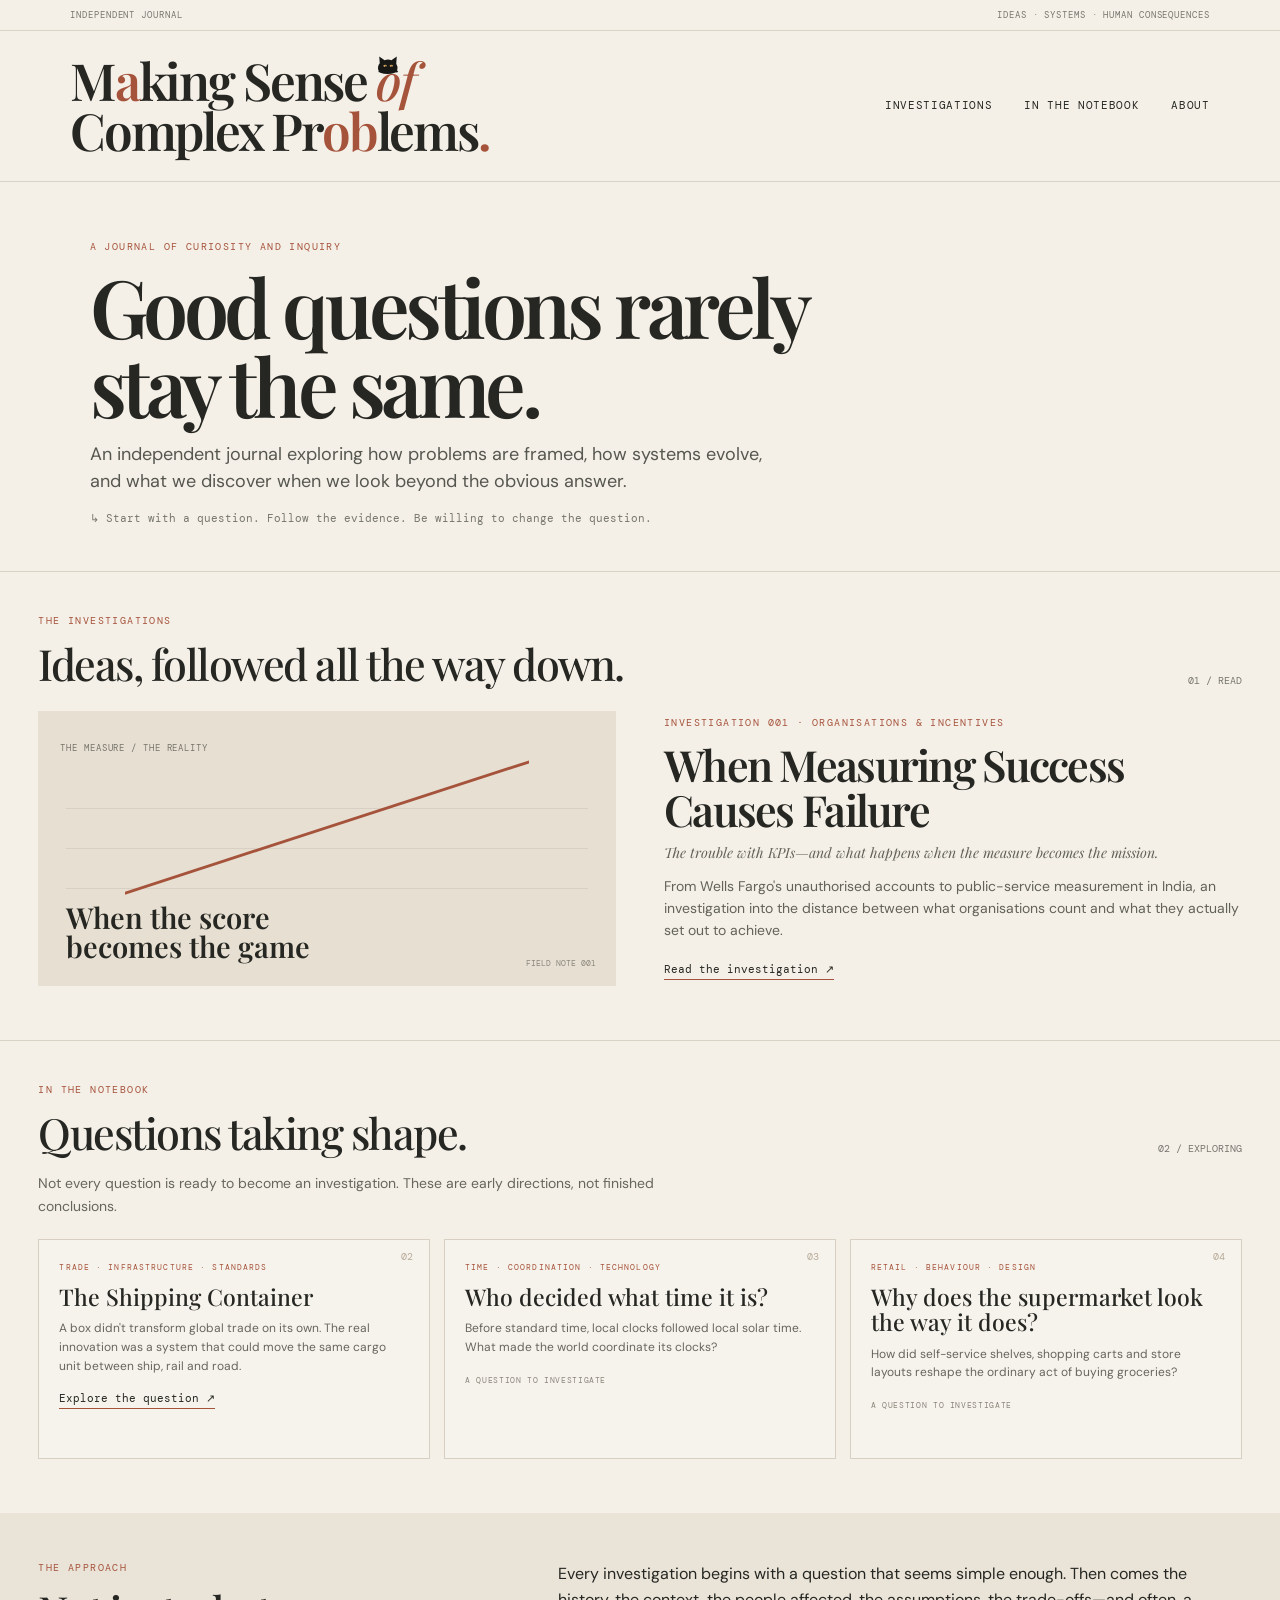
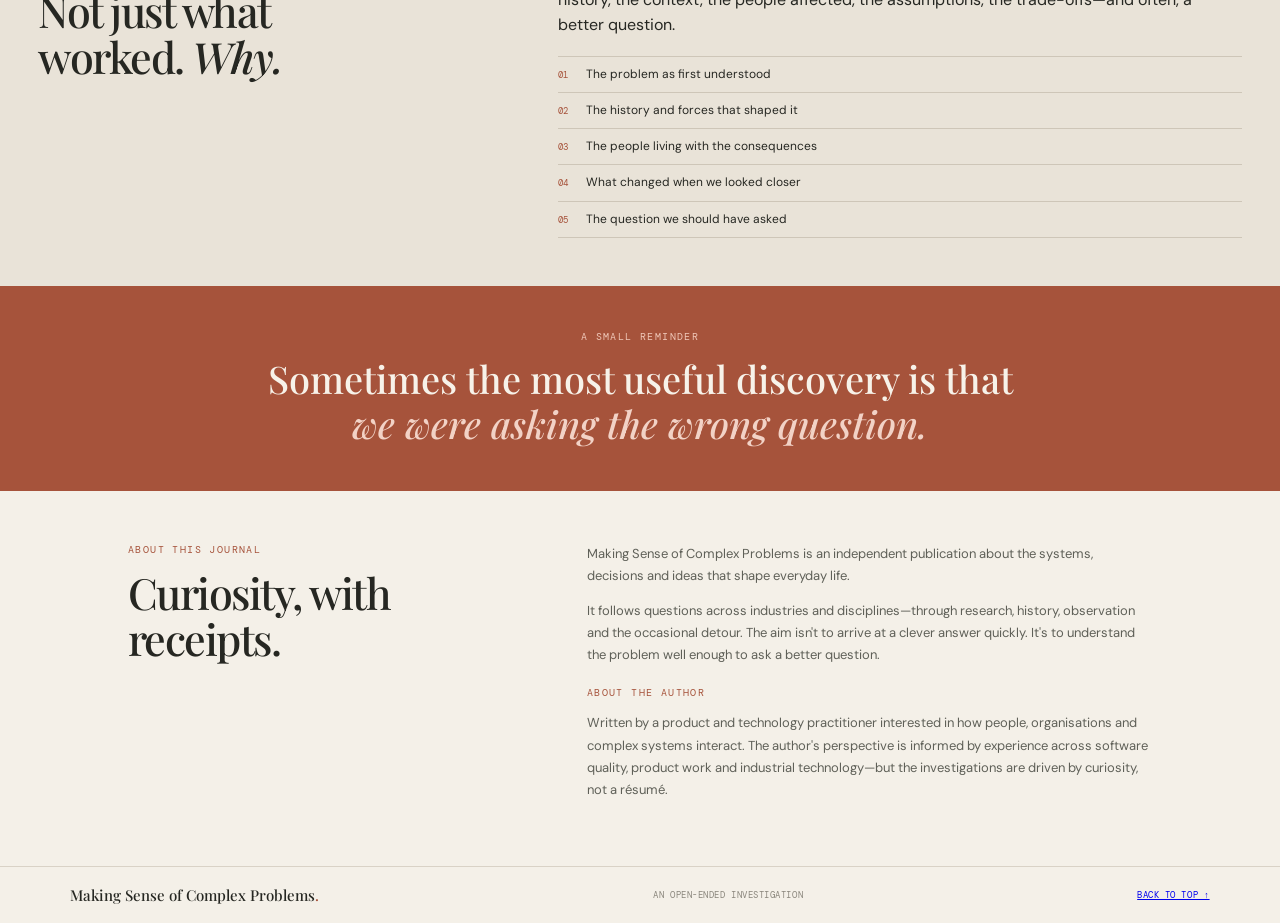
==== index.html @ 9df2d9df "Set intrinsic dimensions and refresh cat styling" ====
<!doctype html>
<html lang="en">
<head>
<meta charset="utf-8"><meta name="viewport" content="width=device-width,initial-scale=1">
<meta name="description" content="An independent journal exploring how problems are framed, how systems evolve, and what we discover when we look beyond the obvious answer.">
<meta name="theme-color" content="#f4f0e8"><title>Making Sense of Complex Problems</title>
<link rel="preconnect" href="https://fonts.googleapis.com"><link rel="preconnect" href="https://fonts.gstatic.com" crossorigin>
<link href="https://fonts.googleapis.com/css2?family=DM+Mono:wght@400;500&family=DM+Sans:wght@400;500;600;700&family=Playfair+Display:ital,wght@0,500;0,600;0,700;1,500&display=swap" rel="stylesheet"><link rel="stylesheet" href="styles.css?v=cat-small-2">
</head>
<body>
<div class="topline"><span>INDEPENDENT JOURNAL</span><span>IDEAS · SYSTEMS · HUMAN CONSEQUENCES</span></div>
<header class="masthead"><a class="brand" href="index.html" aria-label="Making Sense of Complex Problems">M<span class="cat-host" data-cat-host>a</span>king Sense <em><span class="cat-host" data-cat-host>o</span>f</em><br>Complex Pr<span class="cat-host" data-cat-host>o</span><span class="cat-host" data-cat-host>b</span>lems<span>.</span><svg class="masthead-cat" width="22" height="20" viewBox="0 0 44 40" aria-hidden="true"><path fill="#171816" d="M5 17 4 3l11 8Q22 7 29 11L40 3l-1 15q4 6 2 13-3 8-20 8T2 31q-2-8 3-14Z"/><path fill="#d8a65b" d="M12 22q4-4 8 0-4 5-8 0Zm13 0q4-4 8 0-4 5-8 0Z"/><path fill="#171816" d="M16 22h2v2h-2zm13 0h2v2h-2z"/><path fill="#171816" d="M8 31q-5 0-6 4 5 2 11-1l2-3zm22 0 2 3q6 3 11 1-1-4-6-4z"/></svg></a><nav><a href="#investigations">Investigations</a><a href="#notebook">In the notebook</a><a href="#about">About</a></nav></header>
<main>
<section class="intro"><p class="eyebrow">A JOURNAL OF CURIOSITY AND INQUIRY</p><h1>Good questions rarely<br>stay the same.</h1><p class="intro-copy">An independent journal exploring how problems are framed, how systems evolve, and what we discover when we look beyond the obvious answer.</p><p class="intro-note">↳ Start with a question. Follow the evidence. Be willing to change the question.</p></section>
<section id="investigations" class="section"><div class="section-heading"><div><p class="eyebrow">THE INVESTIGATIONS</p><h2>Ideas, followed all the way down.</h2></div><span class="index">01 / READ</span></div>
<article class="feature"><div class="feature-art"><span class="art-kicker">THE MEASURE / THE REALITY</span><div class="art-grid"></div><div class="art-line"></div><p>When the score<br>becomes the game</p><small>FIELD NOTE 001</small></div>
<div class="feature-copy"><p class="eyebrow">INVESTIGATION 001 · ORGANISATIONS & INCENTIVES</p><h3><a href="articles/when-measuring-success-causes-failure.html">When Measuring Success Causes Failure</a></h3><p class="dek">The trouble with KPIs—and what happens when the measure becomes the mission.</p><p>From Wells Fargo's unauthorised accounts to public-service measurement in India, an investigation into the distance between what organisations count and what they actually set out to achieve.</p><a class="text-link" href="articles/when-measuring-success-causes-failure.html">Read the investigation ↗</a></div></article></section>

<section id="notebook" class="section"><div class="section-heading"><div><p class="eyebrow">IN THE NOTEBOOK</p><h2>Questions taking shape.</h2></div><span class="index">02 / EXPLORING</span></div><p class="section-lead">Not every question is ready to become an investigation. These are early directions, not finished conclusions.</p>
<div class="cards">
<article class="note-card"><span class="number">02</span><p class="eyebrow">TRADE · INFRASTRUCTURE · STANDARDS</p><h3><a href="notebook/the-shipping-container.html">The Shipping Container</a></h3><p>A box didn't transform global trade on its own. The real innovation was a system that could move the same cargo unit between ship, rail and road.</p><a class="text-link" href="notebook/the-shipping-container.html">Explore the question ↗</a></article>
<article class="note-card"><span class="number">03</span><p class="eyebrow">TIME · COORDINATION · TECHNOLOGY</p><h3>Who decided what time it is?</h3><p>Before standard time, local clocks followed local solar time. What made the world coordinate its clocks?</p><small>A QUESTION TO INVESTIGATE</small></article>
<article class="note-card"><span class="number">04</span><p class="eyebrow">RETAIL · BEHAVIOUR · DESIGN</p><h3>Why does the supermarket look the way it does?</h3><p>How did self-service shelves, shopping carts and store layouts reshape the ordinary act of buying groceries?</p><small>A QUESTION TO INVESTIGATE</small></article>
</div></section>
<section class="method"><div><p class="eyebrow">THE APPROACH</p><h2>Not just what<br>worked. <em>Why.</em></h2></div><div><p>Every investigation begins with a question that seems simple enough. Then comes the history, the context, the people affected, the assumptions, the trade-offs—and often, a better question.</p><ol><li><b>01</b> The problem as first understood</li><li><b>02</b> The history and forces that shaped it</li><li><b>03</b> The people living with the consequences</li><li><b>04</b> What changed when we looked closer</li><li><b>05</b> The question we should have asked</li></ol></div></section>

<section class="closing"><p class="eyebrow">A SMALL REMINDER</p><p>Sometimes the most useful discovery is that <em>we were asking the wrong question.</em></p></section>
<section id="about" class="about"><div><p class="eyebrow">ABOUT THIS JOURNAL</p><h2>Curiosity, with<br>receipts.</h2></div><div><p>Making Sense of Complex Problems is an independent publication about the systems, decisions and ideas that shape everyday life.</p><p>It follows questions across industries and disciplines—through research, history, observation and the occasional detour. The aim isn't to arrive at a clever answer quickly. It's to understand the problem well enough to ask a better question.</p><p class="eyebrow author-label">ABOUT THE AUTHOR</p><p>Written by a product and technology practitioner interested in how people, organisations and complex systems interact. The author's perspective is informed by experience across software quality, product work and industrial technology—but the investigations are driven by curiosity, not a résumé.</p></div></section>
</main><footer><a class="footer-brand" href="index.html">Making Sense of Complex Problems<span>.</span></a><span>AN OPEN-ENDED INVESTIGATION</span><a href="#top">BACK TO TOP ↑</a></footer>
<script src="script.js" defer></script>
</body></html>
---- styles.css ----
:root{--paper:#f4f0e8;--ink:#262722;--muted:#77766e;--line:#d9d2c6;--accent:#a6533b;--serif:"Playfair Display",Georgia,serif;--sans:"DM Sans",Arial,sans-serif;--mono:"DM Mono",monospace}
*{box-sizing:border-box}html{scroll-behavior:smooth}body{margin:0;background:var(--paper);color:var(--ink);font-family:var(--sans);line-height:1.6}h1,h2,h3,p{margin-top:0}a{transition:color .2s}
.topline{display:flex;justify-content:space-between;padding:9px 5.5%;border-bottom:1px solid var(--line);font:9px var(--mono);letter-spacing:.1em;color:var(--muted)}
.masthead{display:flex;align-items:center;justify-content:space-between;gap:40px;padding:24px 5.5% 26px;border-bottom:1px solid var(--line)}
.brand{display:block;flex:0 1 58%;font:600 clamp(34px,4vw,52px)/.98 var(--serif);letter-spacing:-.045em;color:var(--ink);text-decoration:none}
.brand em{font-weight:500;color:var(--accent)}.brand span,.footer-brand span{color:var(--accent)}
nav{display:flex;align-items:center;justify-content:flex-end;gap:clamp(18px,2.5vw,38px);flex-wrap:wrap}
nav a{font:11px var(--mono);letter-spacing:.06em;text-transform:uppercase;text-decoration:none;color:var(--ink);white-space:nowrap}
nav a:hover,.text-link:hover,.article a:hover{color:var(--accent)}
.intro{max-width:1280px;margin:0 auto;padding:58px 7% 46px}
.eyebrow{font:10px var(--mono);letter-spacing:.14em;color:var(--accent);margin:0 0 13px}
.intro h1{font:600 clamp(48px,6.3vw,82px)/.98 var(--serif);letter-spacing:-.055em;margin:0 0 17px}
.intro-copy{max-width:700px;font-size:18px;line-height:1.5;color:#56574f;margin-bottom:16px}
.intro-note{margin:0;font:11px var(--mono);color:var(--muted)}
.section{padding:42px clamp(24px,3vw,48px) 54px;border-top:1px solid var(--line)}
.section-heading{display:flex;justify-content:space-between;align-items:end;margin-bottom:24px}
.section h2,.method h2,.about h2{font:500 clamp(30px,3.4vw,43px)/1.08 var(--serif);letter-spacing:-.035em;margin:0}
.index{font:10px var(--mono);color:var(--muted)}
.feature{display:grid;grid-template-columns:1fr 1fr;gap:4%;align-items:center}
.feature-art{background:#e6dfd2;min-height:275px;position:relative;padding:22px;overflow:hidden}
.art-kicker{font:9px var(--mono);letter-spacing:.1em;color:#77746a}
.art-grid{position:absolute;inset:58px 28px 58px;background:repeating-linear-gradient(to bottom,transparent 0,transparent 39px,#c9c0b2 40px)}
.art-line{position:absolute;left:15%;top:42%;width:70%;height:80px;border-top:3px solid var(--accent);transform:skewY(-18deg)}
.feature-art>p{position:absolute;bottom:24px;left:28px;font:600 29px/1.02 var(--serif);margin:0}
.feature-art small{position:absolute;right:20px;bottom:18px;font:8px var(--mono);color:#8b867c}
.feature-copy h3{font:600 clamp(31px,3.4vw,43px)/1.04 var(--serif);letter-spacing:-.04em;margin:0 0 12px}
.feature-copy h3 a,.note-card h3 a{color:inherit;text-decoration:none}
.feature-copy h3 a:hover,.note-card h3 a:hover{color:var(--accent)}
.feature-copy p:not(.eyebrow){font-size:14px;color:#626258;margin-bottom:12px}
.feature-copy .dek{font:italic 18px/1.35 var(--serif);color:#45463f}
.text-link{display:inline-block;margin-top:8px;padding-bottom:3px;border-bottom:1px solid var(--accent);font:11px var(--mono);color:var(--ink);text-decoration:none}
.method{display:grid;grid-template-columns:minmax(0,.8fr) minmax(0,1.2fr);gap:clamp(28px,5vw,68px);padding:48px clamp(24px,3vw,48px);background:#e9e3d8;width:100%;align-items:start}.method>div{min-width:0}.method>div:nth-child(2){max-width:720px}
.method li{padding:8px 0;border-bottom:1px solid #cec6b8;font-size:12px}
.method ol{list-style:none;padding:0;margin:18px 0 0;border-top:1px solid #cec6b8}
.method li b{font:9px var(--mono);color:var(--accent);margin-right:15px}
.section-lead{max-width:640px;color:#66665d;margin:-7px 0 22px;font-size:14px}
.cards{display:grid;grid-template-columns:repeat(3,1fr);gap:14px}
.note-card{position:relative;min-height:220px;border:1px solid #d7cfc1;padding:22px 20px;background:rgba(255,255,255,.16)}
.number{position:absolute;right:16px;top:10px;font:10px var(--mono);color:#b7aa98}
.note-card .eyebrow{font-size:8px;max-width:85%;margin-bottom:12px}
.note-card h3{font:500 23px/1.1 var(--serif);margin:0 0 10px}
.note-card p:not(.eyebrow){font-size:12px;line-height:1.55;color:#66665d;margin-bottom:8px}
.note-card small{display:inline-block;margin-top:8px;font:8px var(--mono);color:#8b867c;letter-spacing:.08em}
.closing{padding:44px 10%;background:var(--accent);color:#f7f2e9;text-align:center}
.closing .eyebrow{color:#f0c8b9}
.closing>p:last-child{font:500 clamp(25px,3.4vw,38px)/1.2 var(--serif);max-width:780px;margin:0 auto}
.closing em{color:#f2d2c6}
.about{display:grid;grid-template-columns:.8fr 1.2fr;gap:8%;padding:52px 10%}
.about>div:nth-child(2){max-width:680px;color:#5f6058;font-size:13px;line-height:1.7}
.author-label{margin-top:20px}
footer{border-top:1px solid var(--line);padding:18px 5.5%;display:flex;justify-content:space-between;align-items:center;color:#8a867c;font:9px var(--mono);letter-spacing:.06em}
.footer-brand{font:500 15px var(--serif);letter-spacing:0;text-decoration:none;color:var(--ink)}
.article{max-width:850px;margin:auto;padding:48px 24px 70px}
.article .back{font:10px var(--mono);color:var(--accent);text-decoration:none}
.article h1{font:600 clamp(40px,6vw,68px)/1.02 var(--serif);letter-spacing:-.05em;margin:18px 0}
.article .dek{font:italic 21px/1.4 var(--serif);color:#68665d}
.article .meta{font:9px var(--mono);letter-spacing:.1em;color:var(--muted);margin:20px 0 34px}
.article h2{font:500 30px/1.15 var(--serif);margin:42px 0 12px}
.article h3{font:500 23px var(--serif)}
.article p,.article li{font-size:15px;line-height:1.8;color:#45463f}
.article blockquote{border-left:3px solid var(--accent);margin:28px 0;padding:5px 22px;font:italic 23px/1.35 var(--serif);color:#4d4d44}
.article a{color:var(--accent)}.article .sources{font-size:12px}.article .callout{background:#e9e3d8;padding:17px 20px;margin:24px 0;font-size:13px}
@media(max-width:760px){.topline span:last-child{display:none}.masthead{align-items:flex-start;flex-direction:column;gap:18px;padding:22px 7%}.brand{font-size:38px;max-width:100%}nav{justify-content:flex-start;gap:15px 22px}.intro{padding:45px 8% 38px}.intro h1{font-size:clamp(44px,10vw,65px)}.section{padding:36px 8% 44px}.section-heading{align-items:flex-start;gap:10px;flex-direction:column}.feature,.method,.about{grid-template-columns:1fr;gap:24px}.feature-art{min-height:230px}.method,.about{padding:42px 8%}.cards{grid-template-columns:1fr}.note-card{min-height:0}.closing{padding:40px 8%}footer{gap:12px;flex-wrap:wrap}.footer-brand{width:100%}.article{padding:38px 22px 55px}}

/* A tiny visitor in the masthead: subtle, occasional, and never in the way. */
.brand{position:relative}
.cat-host{position:relative;display:inline-block}
.masthead-cat{position:absolute;z-index:3;left:50%;bottom:.58em;width:.48em;height:auto;opacity:0;pointer-events:none;transform:translate(-50%,9px) scale(.78);transform-origin:50% 100%;transition:opacity .22s ease,transform .28s cubic-bezier(.2,.75,.25,1)}
.cat-host.is-peeking .masthead-cat{opacity:1;transform:translate(-50%,-1px) scale(1)}
@media(prefers-reduced-motion:reduce){.masthead-cat{transition:none}.cat-host.is-peeking .masthead-cat{transform:translate(-50%,0) scale(1)}}

/* Hard size cap: the visitor should be no larger than a lowercase letter. */
.brand svg.masthead-cat{display:block!important;position:absolute!important;width:.42em!important;height:.38em!important;max-width:.42em!important;max-height:.38em!important;min-width:0!important;min-height:0!important;left:50%!important;bottom:.58em!important;overflow:visible!important;opacity:0;transform:translate(-50%,8px) scale(.9);pointer-events:none;z-index:5}
.cat-host.is-peeking svg.masthead-cat{opacity:1;transform:translate(-50%,-1px) scale(1)}
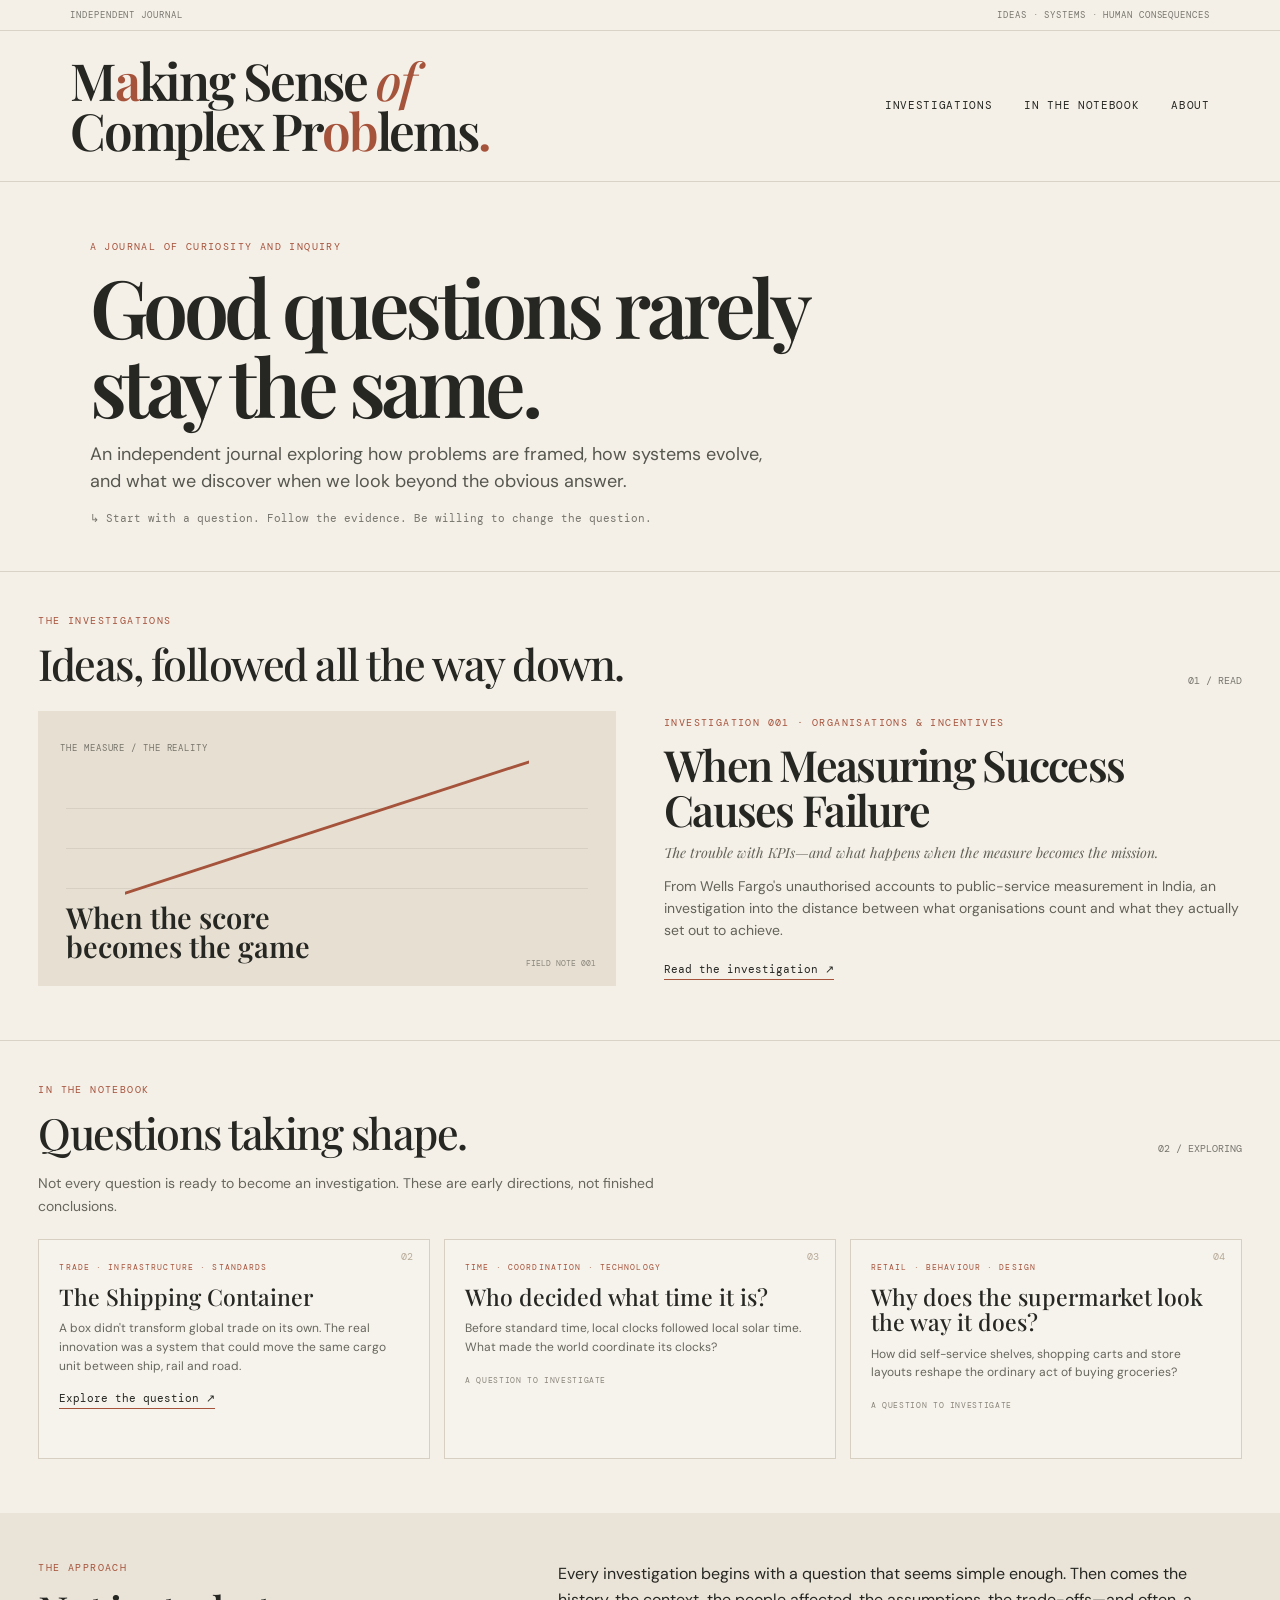
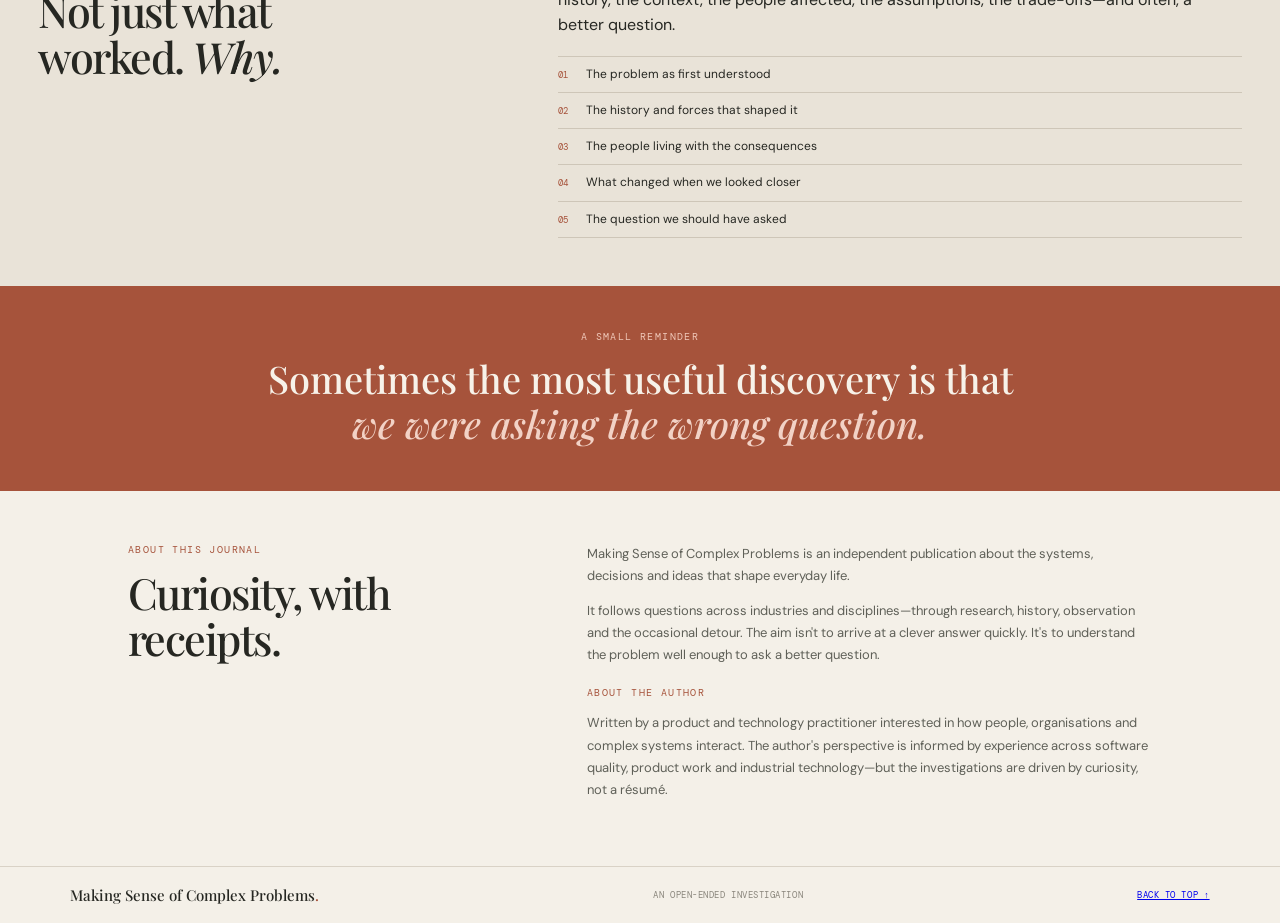
==== commit 2f23a1b9: "Refine cat into a tiny peeking head" ====
--- a/index.html
+++ b/index.html
@@ -5,11 +5,11 @@
 <meta name="description" content="An independent journal exploring how problems are framed, how systems evolve, and what we discover when we look beyond the obvious answer.">
 <meta name="theme-color" content="#f4f0e8"><title>Making Sense of Complex Problems</title>
 <link rel="preconnect" href="https://fonts.googleapis.com"><link rel="preconnect" href="https://fonts.gstatic.com" crossorigin>
-<link href="https://fonts.googleapis.com/css2?family=DM+Mono:wght@400;500&family=DM+Sans:wght@400;500;600;700&family=Playfair+Display:ital,wght@0,500;0,600;0,700;1,500&display=swap" rel="stylesheet"><link rel="stylesheet" href="styles.css?v=cat-small-2">
+<link href="https://fonts.googleapis.com/css2?family=DM+Mono:wght@400;500&family=DM+Sans:wght@400;500;600;700&family=Playfair+Display:ital,wght@0,500;0,600;0,700;1,500&display=swap" rel="stylesheet"><link rel="stylesheet" href="styles.css?v=cat-integrated-3">
 </head>
 <body>
 <div class="topline"><span>INDEPENDENT JOURNAL</span><span>IDEAS · SYSTEMS · HUMAN CONSEQUENCES</span></div>
-<header class="masthead"><a class="brand" href="index.html" aria-label="Making Sense of Complex Problems">M<span class="cat-host" data-cat-host>a</span>king Sense <em><span class="cat-host" data-cat-host>o</span>f</em><br>Complex Pr<span class="cat-host" data-cat-host>o</span><span class="cat-host" data-cat-host>b</span>lems<span>.</span><svg class="masthead-cat" width="22" height="20" viewBox="0 0 44 40" aria-hidden="true"><path fill="#171816" d="M5 17 4 3l11 8Q22 7 29 11L40 3l-1 15q4 6 2 13-3 8-20 8T2 31q-2-8 3-14Z"/><path fill="#d8a65b" d="M12 22q4-4 8 0-4 5-8 0Zm13 0q4-4 8 0-4 5-8 0Z"/><path fill="#171816" d="M16 22h2v2h-2zm13 0h2v2h-2z"/><path fill="#171816" d="M8 31q-5 0-6 4 5 2 11-1l2-3zm22 0 2 3q6 3 11 1-1-4-6-4z"/></svg></a><nav><a href="#investigations">Investigations</a><a href="#notebook">In the notebook</a><a href="#about">About</a></nav></header>
+<header class="masthead"><a class="brand" href="index.html" aria-label="Making Sense of Complex Problems">M<span class="cat-host" data-cat-host>a</span>king Sense <em><span class="cat-host" data-cat-host>o</span>f</em><br>Complex Pr<span class="cat-host" data-cat-host>o</span><span class="cat-host" data-cat-host>b</span>lems<span>.</span><svg class="masthead-cat" width="18" height="17" viewBox="0 0 30 28" aria-hidden="true"><path fill="#171816" d="M3 12 2 1l9 6Q15 4 19 7l9-6-1 12q2 4 1 8-2 6-13 6T2 21q-1-5 1-9Z"/><ellipse cx="10" cy="16" rx="2" ry="2.5" fill="#d8a65b"/><ellipse cx="20" cy="16" rx="2" ry="2.5" fill="#d8a65b"/></svg></a><nav><a href="#investigations">Investigations</a><a href="#notebook">In the notebook</a><a href="#about">About</a></nav></header>
 <main>
 <section class="intro"><p class="eyebrow">A JOURNAL OF CURIOSITY AND INQUIRY</p><h1>Good questions rarely<br>stay the same.</h1><p class="intro-copy">An independent journal exploring how problems are framed, how systems evolve, and what we discover when we look beyond the obvious answer.</p><p class="intro-note">↳ Start with a question. Follow the evidence. Be willing to change the question.</p></section>
 <section id="investigations" class="section"><div class="section-heading"><div><p class="eyebrow">THE INVESTIGATIONS</p><h2>Ideas, followed all the way down.</h2></div><span class="index">01 / READ</span></div>
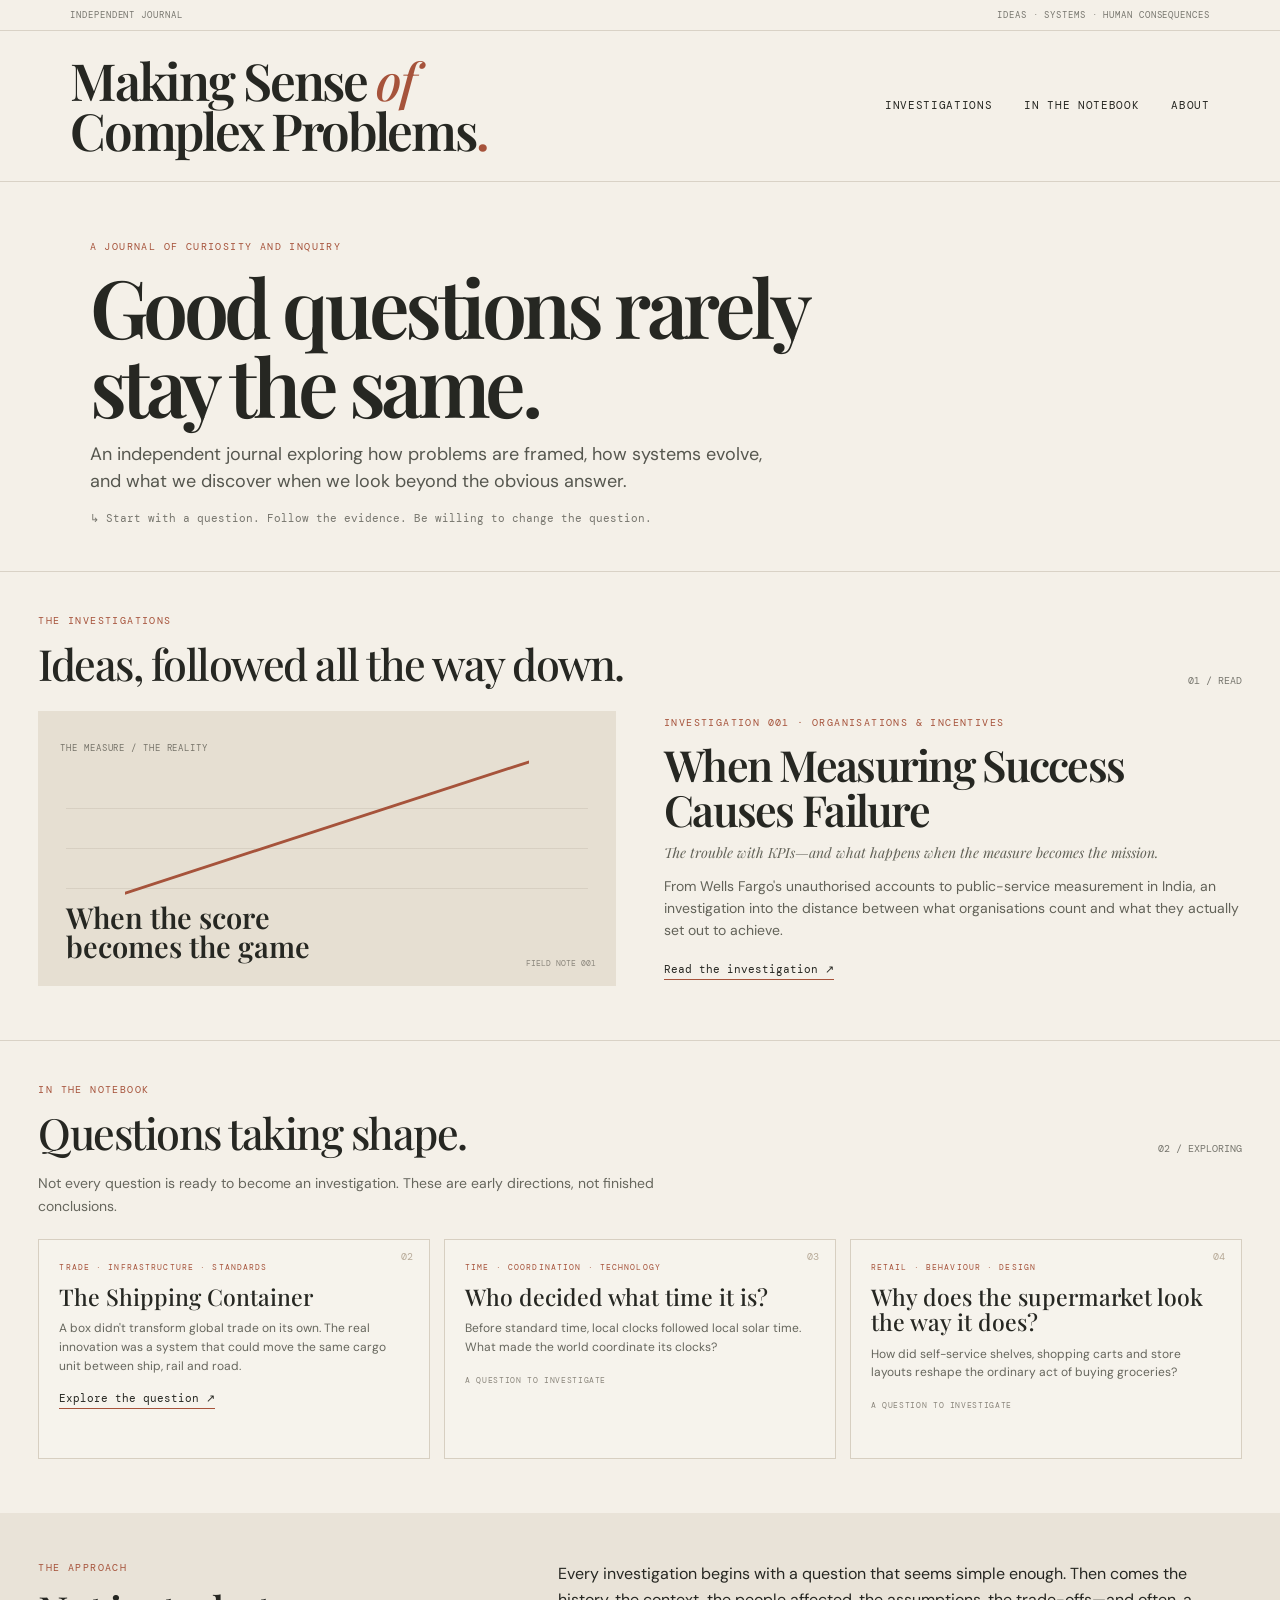
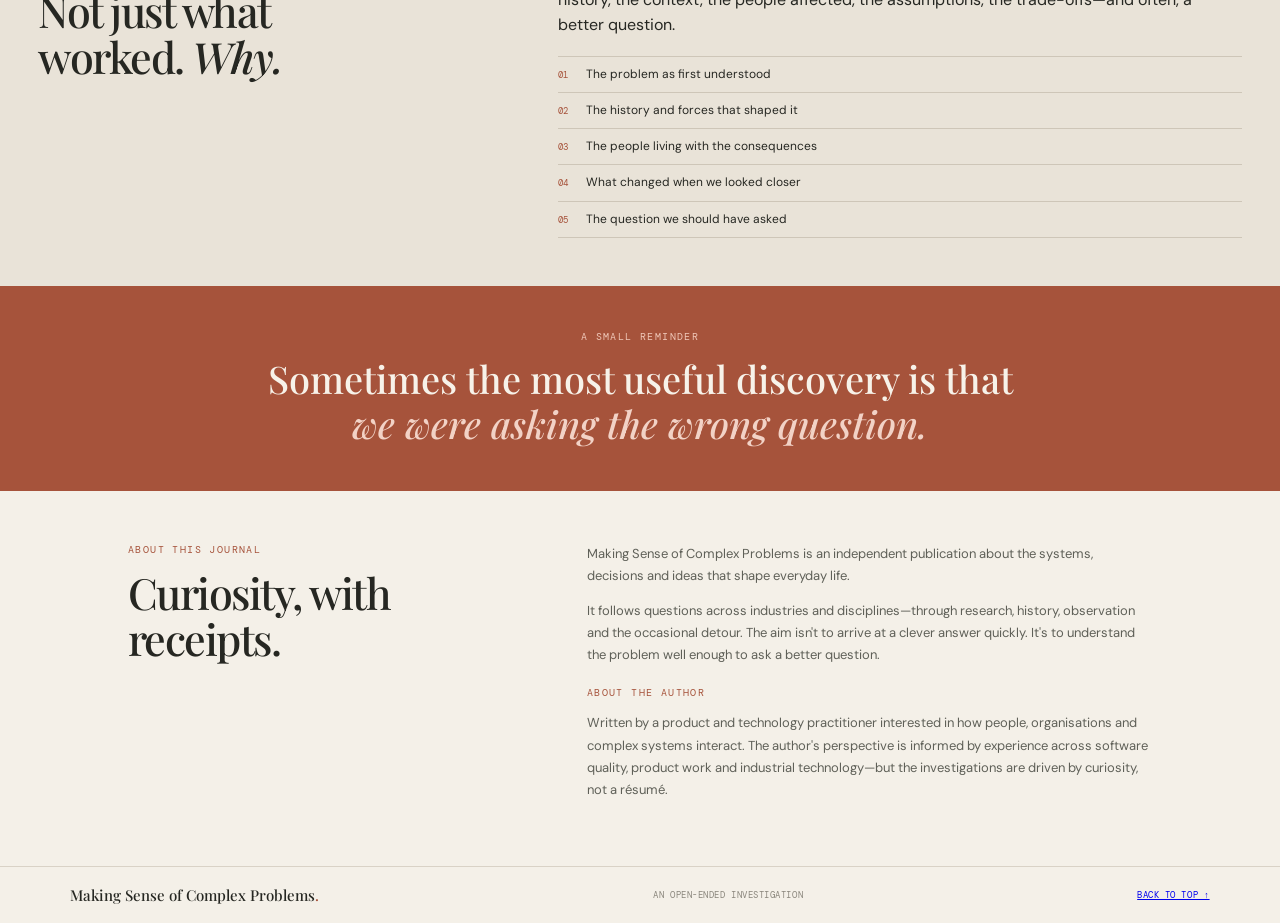
==== commit 0312ae03: "Remove experimental masthead cat and restore clean title" ====
--- a/index.html
+++ b/index.html
@@ -5,11 +5,11 @@
 <meta name="description" content="An independent journal exploring how problems are framed, how systems evolve, and what we discover when we look beyond the obvious answer.">
 <meta name="theme-color" content="#f4f0e8"><title>Making Sense of Complex Problems</title>
 <link rel="preconnect" href="https://fonts.googleapis.com"><link rel="preconnect" href="https://fonts.gstatic.com" crossorigin>
-<link href="https://fonts.googleapis.com/css2?family=DM+Mono:wght@400;500&family=DM+Sans:wght@400;500;600;700&family=Playfair+Display:ital,wght@0,500;0,600;0,700;1,500&display=swap" rel="stylesheet"><link rel="stylesheet" href="styles.css?v=cat-integrated-3">
+<link href="https://fonts.googleapis.com/css2?family=DM+Mono:wght@400;500&family=DM+Sans:wght@400;500;600;700&family=Playfair+Display:ital,wght@0,500;0,600;0,700;1,500&display=swap" rel="stylesheet"><link rel="stylesheet" href="styles.css">
 </head>
 <body>
 <div class="topline"><span>INDEPENDENT JOURNAL</span><span>IDEAS · SYSTEMS · HUMAN CONSEQUENCES</span></div>
-<header class="masthead"><a class="brand" href="index.html" aria-label="Making Sense of Complex Problems">M<span class="cat-host" data-cat-host>a</span>king Sense <em><span class="cat-host" data-cat-host>o</span>f</em><br>Complex Pr<span class="cat-host" data-cat-host>o</span><span class="cat-host" data-cat-host>b</span>lems<span>.</span><svg class="masthead-cat" width="18" height="17" viewBox="0 0 30 28" aria-hidden="true"><path fill="#171816" d="M3 12 2 1l9 6Q15 4 19 7l9-6-1 12q2 4 1 8-2 6-13 6T2 21q-1-5 1-9Z"/><ellipse cx="10" cy="16" rx="2" ry="2.5" fill="#d8a65b"/><ellipse cx="20" cy="16" rx="2" ry="2.5" fill="#d8a65b"/></svg></a><nav><a href="#investigations">Investigations</a><a href="#notebook">In the notebook</a><a href="#about">About</a></nav></header>
+<header class="masthead"><a class="brand" href="index.html">Making Sense <em>of</em><br>Complex Problems<span>.</span></a><nav><a href="#investigations">Investigations</a><a href="#notebook">In the notebook</a><a href="#about">About</a></nav></header>
 <main>
 <section class="intro"><p class="eyebrow">A JOURNAL OF CURIOSITY AND INQUIRY</p><h1>Good questions rarely<br>stay the same.</h1><p class="intro-copy">An independent journal exploring how problems are framed, how systems evolve, and what we discover when we look beyond the obvious answer.</p><p class="intro-note">↳ Start with a question. Follow the evidence. Be willing to change the question.</p></section>
 <section id="investigations" class="section"><div class="section-heading"><div><p class="eyebrow">THE INVESTIGATIONS</p><h2>Ideas, followed all the way down.</h2></div><span class="index">01 / READ</span></div>
@@ -27,5 +27,4 @@
 <section class="closing"><p class="eyebrow">A SMALL REMINDER</p><p>Sometimes the most useful discovery is that <em>we were asking the wrong question.</em></p></section>
 <section id="about" class="about"><div><p class="eyebrow">ABOUT THIS JOURNAL</p><h2>Curiosity, with<br>receipts.</h2></div><div><p>Making Sense of Complex Problems is an independent publication about the systems, decisions and ideas that shape everyday life.</p><p>It follows questions across industries and disciplines—through research, history, observation and the occasional detour. The aim isn't to arrive at a clever answer quickly. It's to understand the problem well enough to ask a better question.</p><p class="eyebrow author-label">ABOUT THE AUTHOR</p><p>Written by a product and technology practitioner interested in how people, organisations and complex systems interact. The author's perspective is informed by experience across software quality, product work and industrial technology—but the investigations are driven by curiosity, not a résumé.</p></div></section>
 </main><footer><a class="footer-brand" href="index.html">Making Sense of Complex Problems<span>.</span></a><span>AN OPEN-ENDED INVESTIGATION</span><a href="#top">BACK TO TOP ↑</a></footer>
-<script src="script.js" defer></script>
 </body></html>
--- a/styles.css
+++ b/styles.css
@@ -72,3 +72,9 @@
 /* Hard size cap: the visitor should be no larger than a lowercase letter. */
 .brand svg.masthead-cat{display:block!important;position:absolute!important;width:.42em!important;height:.38em!important;max-width:.42em!important;max-height:.38em!important;min-width:0!important;min-height:0!important;left:50%!important;bottom:.58em!important;overflow:visible!important;opacity:0;transform:translate(-50%,8px) scale(.9);pointer-events:none;z-index:5}
 .cat-host.is-peeking svg.masthead-cat{opacity:1;transform:translate(-50%,-1px) scale(1)}
+
+/* Cat is a little head peeking over the letter, never covering its main shape. */
+.brand .cat-host{position:relative;display:inline-block}
+.brand svg.masthead-cat{display:block!important;position:absolute!important;z-index:5!important;width:.34em!important;height:.32em!important;max-width:.34em!important;max-height:.32em!important;min-width:0!important;min-height:0!important;left:72%!important;top:-.30em!important;bottom:auto!important;overflow:visible!important;opacity:0;pointer-events:none;transform:translate(-50%,5px) rotate(-7deg) scale(.9);transform-origin:50% 100%;transition:opacity .18s ease,transform .24s ease}
+.brand .cat-host.is-peeking svg.masthead-cat{opacity:1;transform:translate(-50%,-1px) rotate(-7deg) scale(1)}
+@media(prefers-reduced-motion:reduce){.brand svg.masthead-cat{transition:none}.brand .cat-host.is-peeking svg.masthead-cat{transform:translate(-50%,0) rotate(-7deg) scale(1)}}
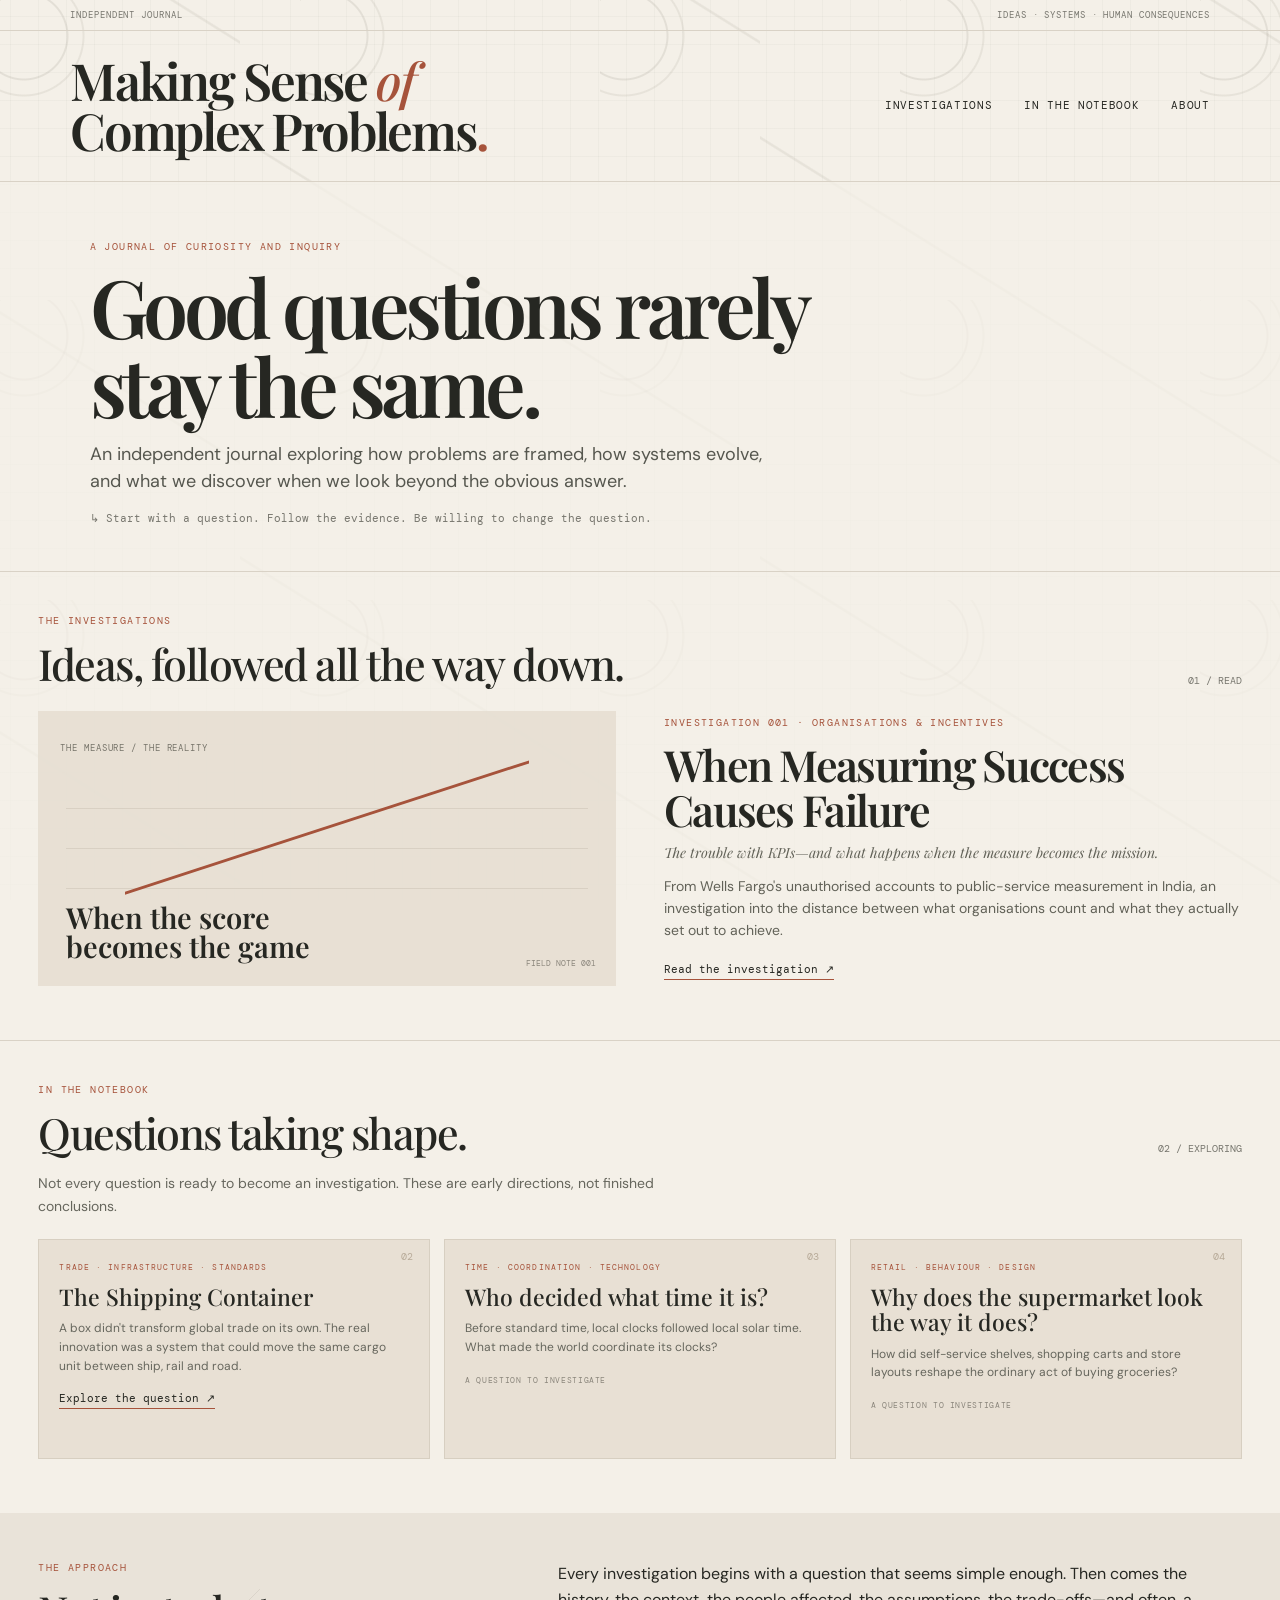
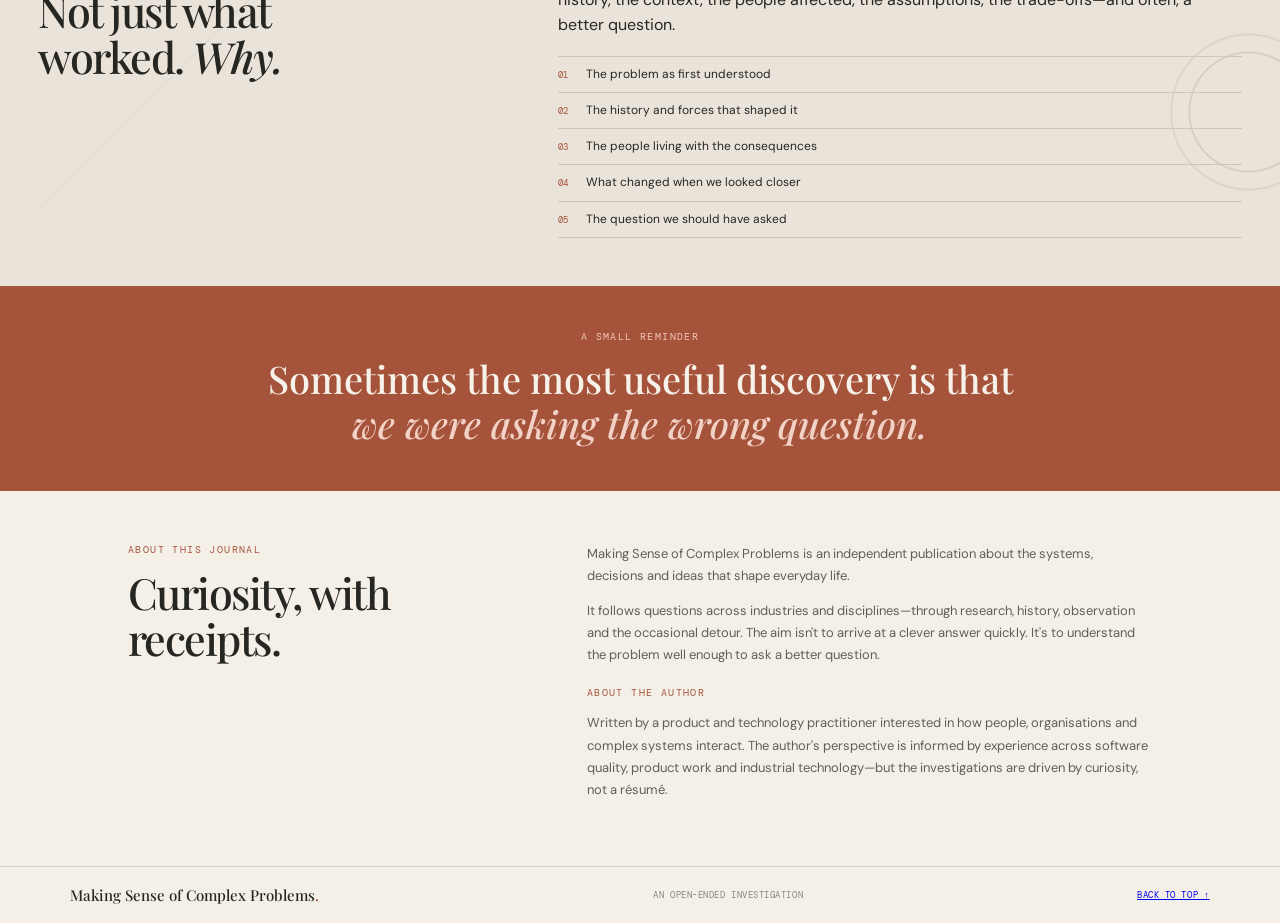
==== commit 94a5ac41: "Refresh stylesheet cache for notebook background" ====
--- a/index.html
+++ b/index.html
@@ -5,7 +5,7 @@
 <meta name="description" content="An independent journal exploring how problems are framed, how systems evolve, and what we discover when we look beyond the obvious answer.">
 <meta name="theme-color" content="#f4f0e8"><title>Making Sense of Complex Problems</title>
 <link rel="preconnect" href="https://fonts.googleapis.com"><link rel="preconnect" href="https://fonts.gstatic.com" crossorigin>
-<link href="https://fonts.googleapis.com/css2?family=DM+Mono:wght@400;500&family=DM+Sans:wght@400;500;600;700&family=Playfair+Display:ital,wght@0,500;0,600;0,700;1,500&display=swap" rel="stylesheet"><link rel="stylesheet" href="styles.css">
+<link href="https://fonts.googleapis.com/css2?family=DM+Mono:wght@400;500&family=DM+Sans:wght@400;500;600;700&family=Playfair+Display:ital,wght@0,500;0,600;0,700;1,500&display=swap" rel="stylesheet"><link rel="stylesheet" href="styles.css?v=notebook-2">
 </head>
 <body>
 <div class="topline"><span>INDEPENDENT JOURNAL</span><span>IDEAS · SYSTEMS · HUMAN CONSEQUENCES</span></div>
--- a/styles.css
+++ b/styles.css
@@ -62,19 +62,47 @@
 .article a{color:var(--accent)}.article .sources{font-size:12px}.article .callout{background:#e9e3d8;padding:17px 20px;margin:24px 0;font-size:13px}
 @media(max-width:760px){.topline span:last-child{display:none}.masthead{align-items:flex-start;flex-direction:column;gap:18px;padding:22px 7%}.brand{font-size:38px;max-width:100%}nav{justify-content:flex-start;gap:15px 22px}.intro{padding:45px 8% 38px}.intro h1{font-size:clamp(44px,10vw,65px)}.section{padding:36px 8% 44px}.section-heading{align-items:flex-start;gap:10px;flex-direction:column}.feature,.method,.about{grid-template-columns:1fr;gap:24px}.feature-art{min-height:230px}.method,.about{padding:42px 8%}.cards{grid-template-columns:1fr}.note-card{min-height:0}.closing{padding:40px 8%}footer{gap:12px;flex-wrap:wrap}.footer-brand{width:100%}.article{padding:38px 22px 55px}}
 
-/* A tiny visitor in the masthead: subtle, occasional, and never in the way. */
-.brand{position:relative}
-.cat-host{position:relative;display:inline-block}
-.masthead-cat{position:absolute;z-index:3;left:50%;bottom:.58em;width:.48em;height:auto;opacity:0;pointer-events:none;transform:translate(-50%,9px) scale(.78);transform-origin:50% 100%;transition:opacity .22s ease,transform .28s cubic-bezier(.2,.75,.25,1)}
-.cat-host.is-peeking .masthead-cat{opacity:1;transform:translate(-50%,-1px) scale(1)}
-@media(prefers-reduced-motion:reduce){.masthead-cat{transition:none}.cat-host.is-peeking .masthead-cat{transform:translate(-50%,0) scale(1)}}
+/* Notebook-paper watermark: faint technical sketches behind the editorial layout. */
+body{
+  background-color:var(--paper);
+  background-image:url("data:image/svg+xml,%3Csvg xmlns='http://www.w3.org/2000/svg' width='560' height='480' viewBox='0 0 560 480'%3E%3Cg fill='none' stroke='%238d877b' stroke-width='1' opacity='.17'%3E%3Cpath d='M24 58h88m-44-44v88M24 14l88 88M112 14 24 102'/%3E%3Ccircle cx='68' cy='58' r='28'/%3E%3Ccircle cx='68' cy='58' r='3'/%3E%3Cpath d='M360 28h146M388 16v24m-14-12h28M430 28v74m-9-9 9 9 9-9M360 102h146'/%3E%3Cpath d='M386 102c22-30 45-30 67 0s45 30 67 0' stroke-dasharray='3 5'/%3E%3Ccircle cx='470' cy='322' r='49'/%3E%3Ccircle cx='470' cy='322' r='35'/%3E%3Cpath d='M470 262v120M410 322h120M428 280l84 84m0-84-84 84'/%3E%3Cpath d='M36 350h132m-132 12h84m-84 12h112M36 338l16-16 16 16'/%3E%3Cpath d='M242 222c26-24 52-24 78 0m-39-39v78m-39-39h78'/%3E%3Cpath d='M242 222l-9-9m9 9-9 9m78-9 9-9m-9 9 9 9'/%3E%3Cpath d='M218 410l48-30 48 30-48 30zM266 380v60m-48-30h96'/%3E%3C/g%3E%3Cg fill='%238d877b' opacity='.16' font-family='monospace' font-size='8'%3E%3Ctext x='28' y='126'%3EFIG. 01 / OBSERVATION%3C/text%3E%3Ctext x='355' y='122'%3EAXIS / SCALE%3C/text%3E%3Ctext x='26' y='405'%3EANNOTATION%3C/text%3E%3Ctext x='404' y='400'%3E01:1.6%3C/text%3E%3C/g%3E%3C/svg%3E");
+  background-repeat:repeat;
+  background-size:560px 480px;
+}
+.method{
+  background-color:rgba(233,227,216,.88);
+  background-image:linear-gradient(rgba(233,227,216,.80),rgba(233,227,216,.80)),url("data:image/svg+xml,%3Csvg xmlns='http://www.w3.org/2000/svg' width='420' height='260' viewBox='0 0 420 260'%3E%3Cg fill='none' stroke='%238d877b' stroke-width='1' opacity='.22'%3E%3Ccircle cx='330' cy='130' r='76'/%3E%3Ccircle cx='330' cy='130' r='58'/%3E%3Cpath d='M330 38v184M238 130h184M265 65l130 130m0-130L265 195M20 40h105v72H20zM20 76h105M72 40v72M20 155h120m-120 12h84m-84 12h106'/%3E%3C/g%3E%3C/svg%3E");
+  background-size:auto,420px 260px;
+  background-position:center, right center;
+  background-repeat:no-repeat;
+}
+@media(max-width:760px){body{background-size:420px 360px}.method{background-size:auto,300px auto}}
 
-/* Hard size cap: the visitor should be no larger than a lowercase letter. */
-.brand svg.masthead-cat{display:block!important;position:absolute!important;width:.42em!important;height:.38em!important;max-width:.42em!important;max-height:.38em!important;min-width:0!important;min-height:0!important;left:50%!important;bottom:.58em!important;overflow:visible!important;opacity:0;transform:translate(-50%,8px) scale(.9);pointer-events:none;z-index:5}
-.cat-host.is-peeking svg.masthead-cat{opacity:1;transform:translate(-50%,-1px) scale(1)}
-
-/* Cat is a little head peeking over the letter, never covering its main shape. */
-.brand .cat-host{position:relative;display:inline-block}
-.brand svg.masthead-cat{display:block!important;position:absolute!important;z-index:5!important;width:.34em!important;height:.32em!important;max-width:.34em!important;max-height:.32em!important;min-width:0!important;min-height:0!important;left:72%!important;top:-.30em!important;bottom:auto!important;overflow:visible!important;opacity:0;pointer-events:none;transform:translate(-50%,5px) rotate(-7deg) scale(.9);transform-origin:50% 100%;transition:opacity .18s ease,transform .24s ease}
-.brand .cat-host.is-peeking svg.masthead-cat{opacity:1;transform:translate(-50%,-1px) rotate(-7deg) scale(1)}
-@media(prefers-reduced-motion:reduce){.brand svg.masthead-cat{transition:none}.brand .cat-host.is-peeking svg.masthead-cat{transform:translate(-50%,0) rotate(-7deg) scale(1)}}
+/* More legible notebook-paper treatment: visible at the edges, quiet beneath text. */
+body{
+ background-color:#f4f0e8;
+ background-image:
+  radial-gradient(circle at 8% 12%, transparent 0 42px, rgba(115,108,94,.13) 43px 44px, transparent 45px 58px, rgba(115,108,94,.10) 59px 60px, transparent 61px),
+  linear-gradient(32deg, transparent 49.7%, rgba(115,108,94,.10) 49.9%, rgba(115,108,94,.10) 50.1%, transparent 50.3%),
+  linear-gradient(90deg, rgba(115,108,94,.045) 1px, transparent 1px),
+  linear-gradient(rgba(115,108,94,.045) 1px, transparent 1px);
+ background-size:300px 300px,520px 420px,28px 28px,28px 28px;
+ background-position:left top, right 90px, center center, center center;
+ background-attachment:fixed;
+}
+.topline,.masthead,.intro,.section,.method,.closing,.about,footer{position:relative}
+.intro,.section,.about{background-color:rgba(244,240,232,.74)}
+.feature-art,.note-card{background-color:rgba(230,223,210,.88)}
+.method{
+ background-color:rgba(233,227,216,.94);
+ background-image:
+  radial-gradient(circle at 88% 55%, transparent 0 58px, rgba(115,108,94,.17) 59px 60px, transparent 61px 76px, rgba(115,108,94,.12) 77px 78px, transparent 79px),
+  linear-gradient(135deg,transparent 49.8%,rgba(115,108,94,.12) 50%,transparent 50.2%);
+ background-size:260px 260px,300px 220px;
+ background-position:right center,left center;
+ background-repeat:no-repeat;
+}
+@media(max-width:760px){
+ body{background-size:240px 240px,360px 300px,24px 24px,24px 24px;background-attachment:scroll}
+ .intro,.section,.about{background-color:rgba(244,240,232,.86)}
+}
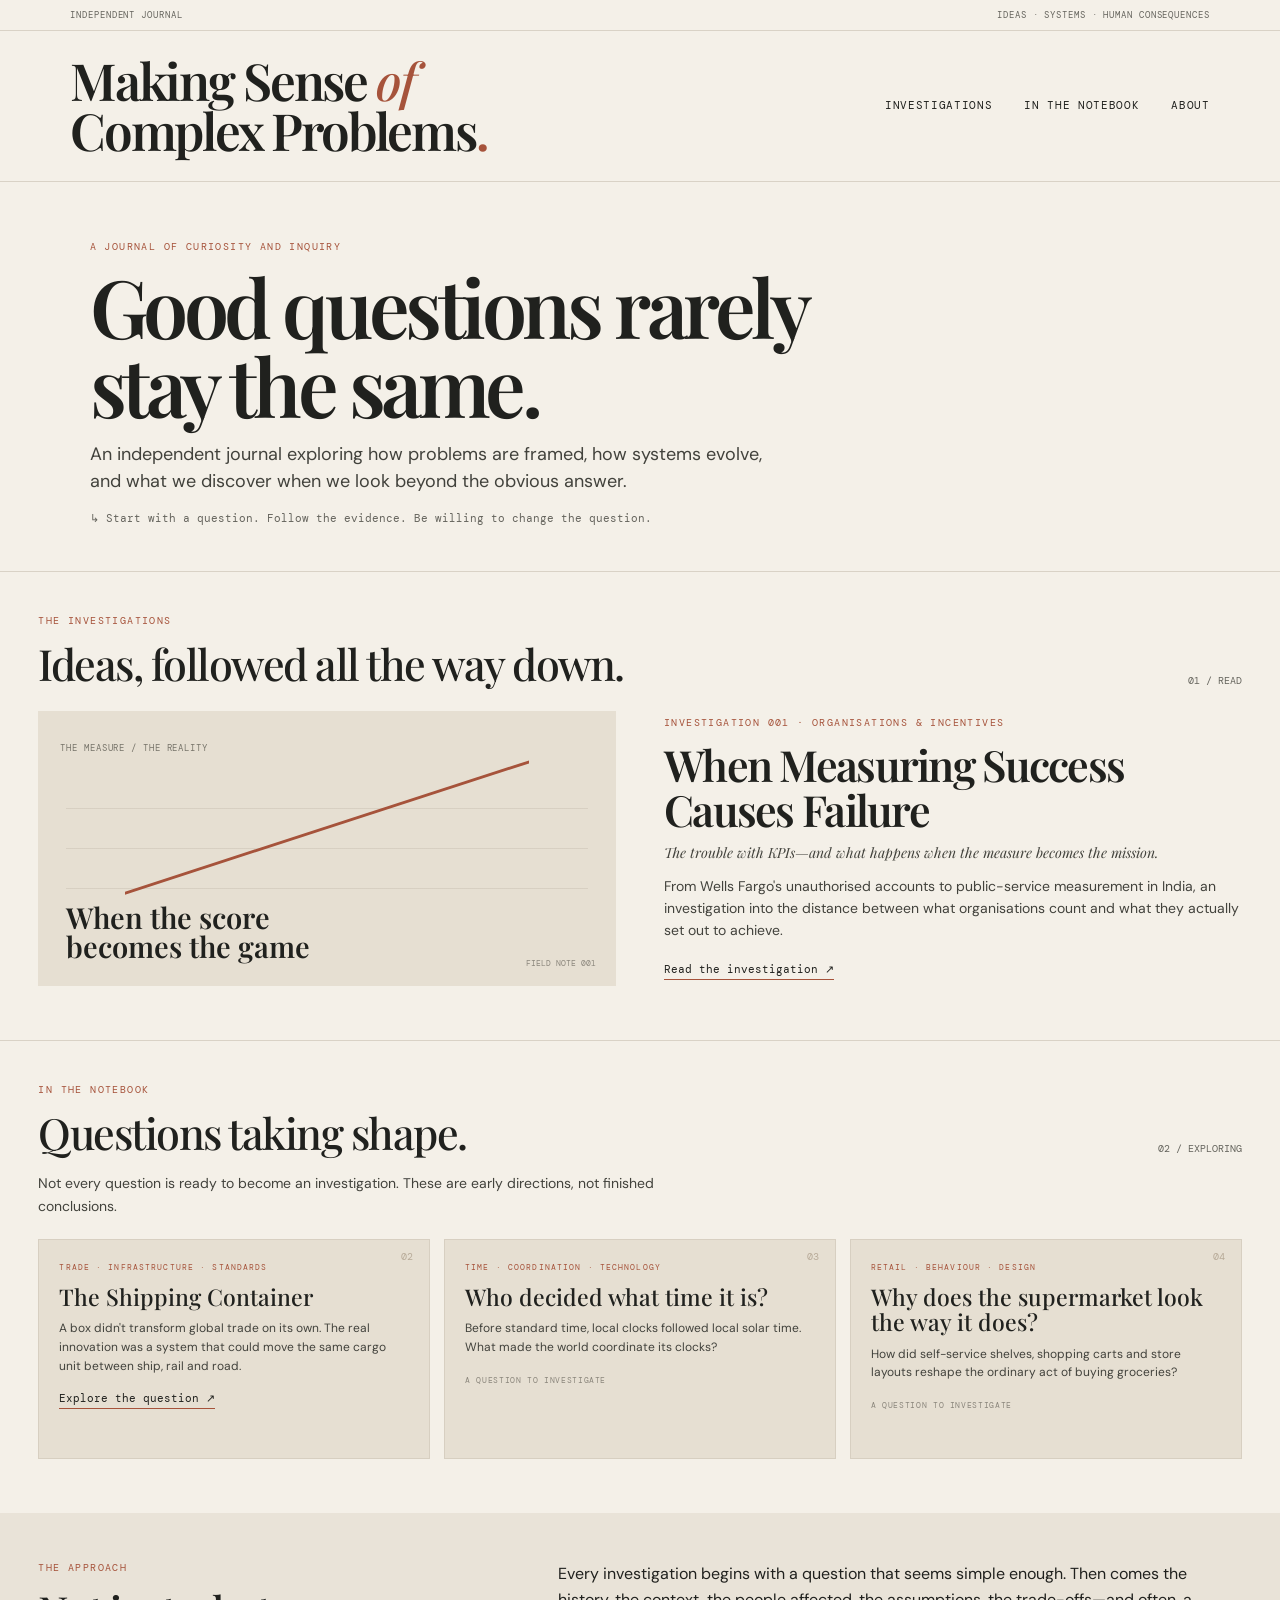
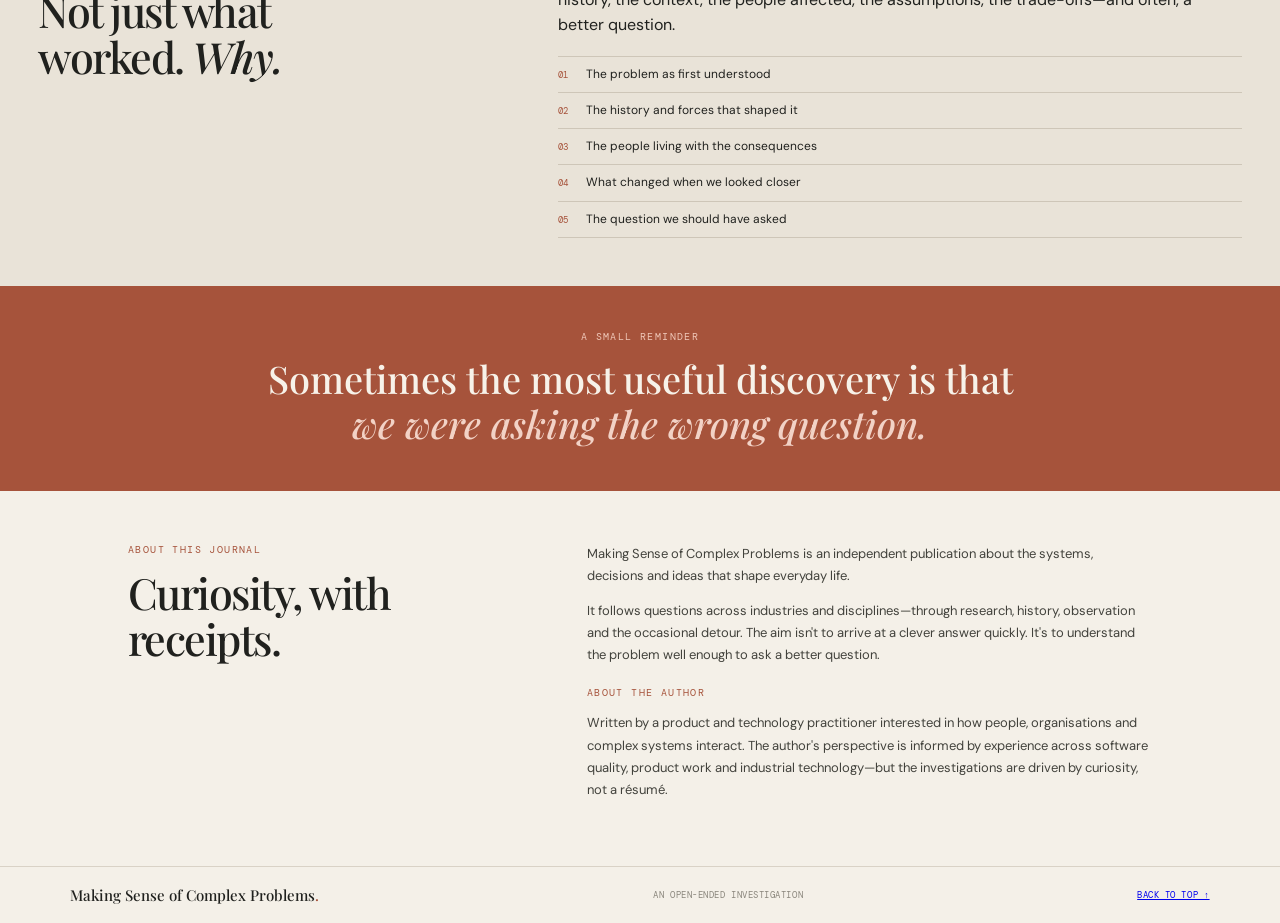
==== commit 450f6bb8: "Refresh stylesheet for quieter editorial palette" ====
--- a/index.html
+++ b/index.html
@@ -5,7 +5,7 @@
 <meta name="description" content="An independent journal exploring how problems are framed, how systems evolve, and what we discover when we look beyond the obvious answer.">
 <meta name="theme-color" content="#f4f0e8"><title>Making Sense of Complex Problems</title>
 <link rel="preconnect" href="https://fonts.googleapis.com"><link rel="preconnect" href="https://fonts.gstatic.com" crossorigin>
-<link href="https://fonts.googleapis.com/css2?family=DM+Mono:wght@400;500&family=DM+Sans:wght@400;500;600;700&family=Playfair+Display:ital,wght@0,500;0,600;0,700;1,500&display=swap" rel="stylesheet"><link rel="stylesheet" href="styles.css?v=notebook-2">
+<link href="https://fonts.googleapis.com/css2?family=DM+Mono:wght@400;500&family=DM+Sans:wght@400;500;600;700&family=Playfair+Display:ital,wght@0,500;0,600;0,700;1,500&display=swap" rel="stylesheet"><link rel="stylesheet" href="styles.css?v=quiet-ink">
 </head>
 <body>
 <div class="topline"><span>INDEPENDENT JOURNAL</span><span>IDEAS · SYSTEMS · HUMAN CONSEQUENCES</span></div>
--- a/styles.css
+++ b/styles.css
@@ -106,3 +106,12 @@
  body{background-size:240px 240px,360px 300px,24px 24px,24px 24px;background-attachment:scroll}
  .intro,.section,.about{background-color:rgba(244,240,232,.86)}
 }
+
+/* Editorial refinement: return to quiet paper and deepen ink, without increasing weight. */
+:root{--ink:#20211e;--muted:#65645d}
+body{background-color:#f4f0e8;background-image:none!important;color:#20211e}
+.intro,.section,.about{background-color:transparent!important}
+.method{background-color:#e9e3d8;background-image:none!important}
+.feature-art,.note-card{background-color:#e6dfd2}
+.intro-copy,.section-lead,.feature-copy p:not(.eyebrow),.note-card p:not(.eyebrow),.about>div:nth-child(2),.article p,.article li{color:#42423c}
+.index,.topline{color:#65645d}
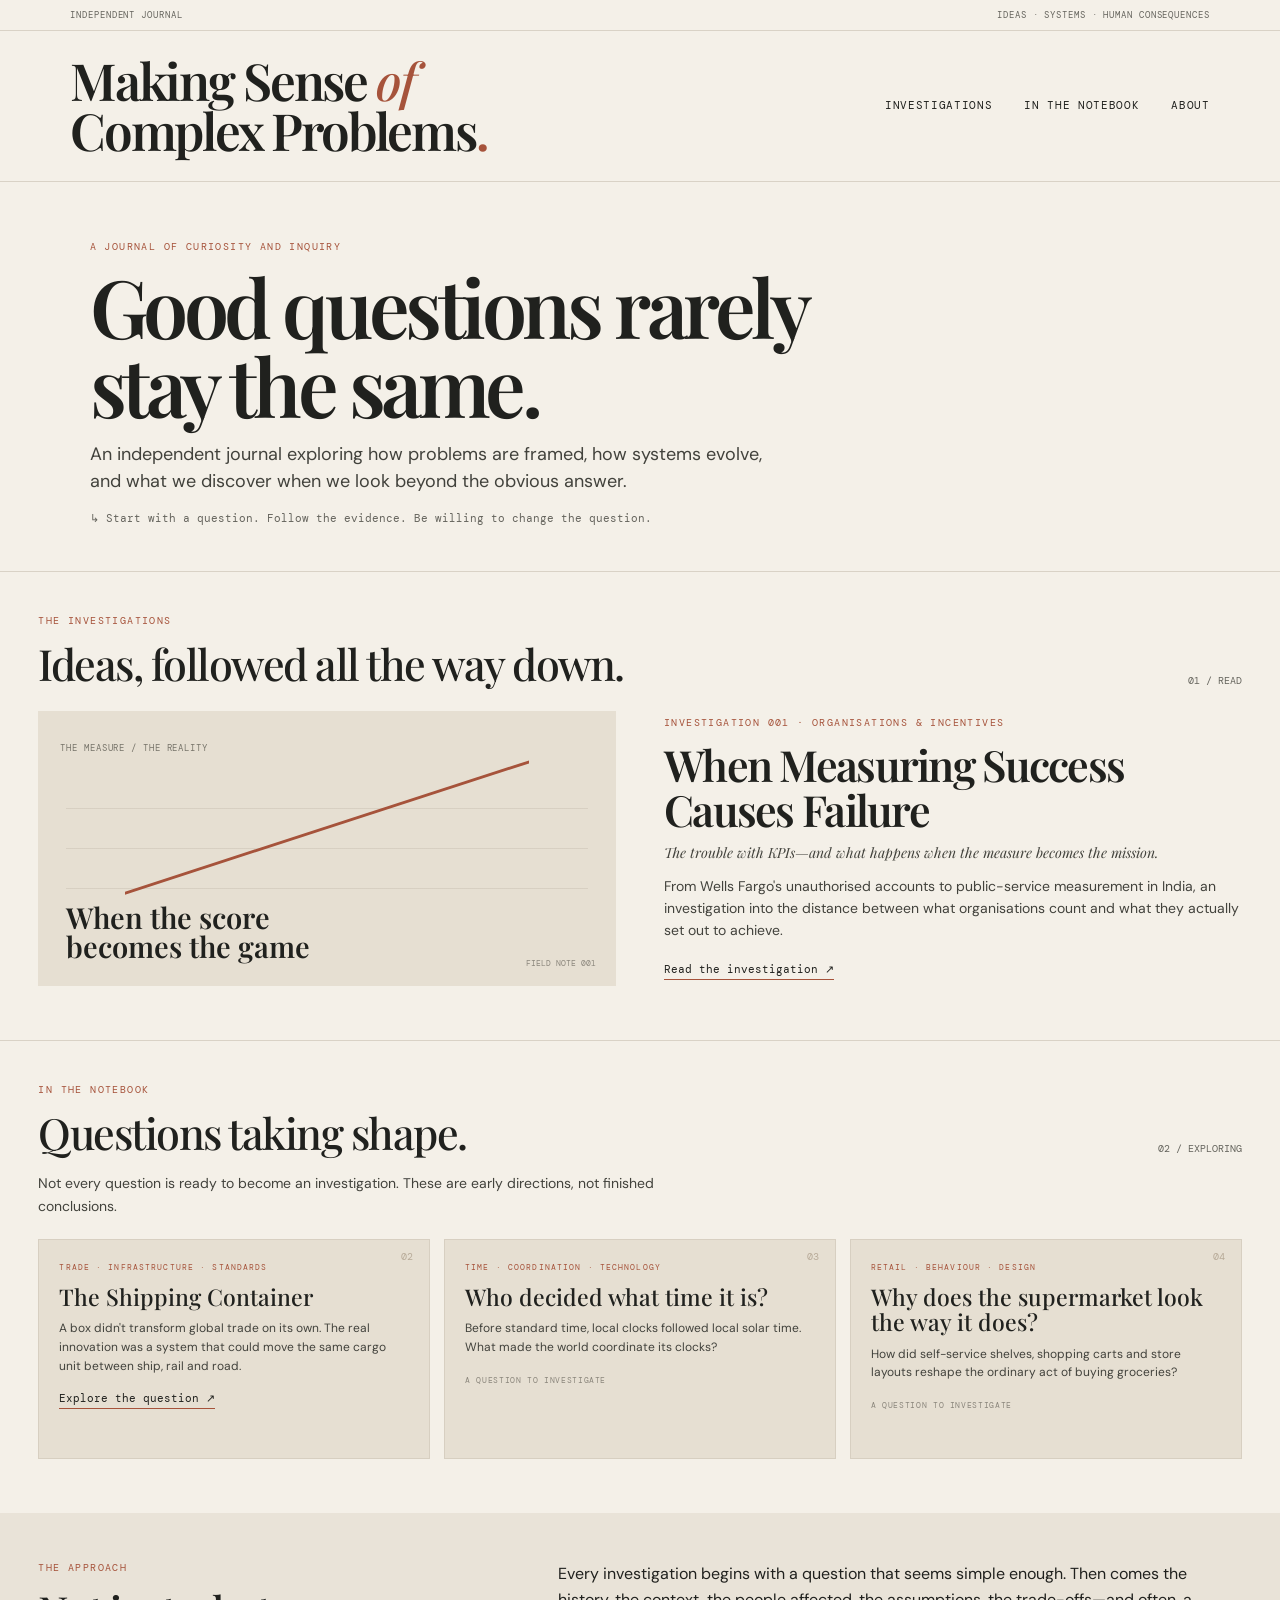
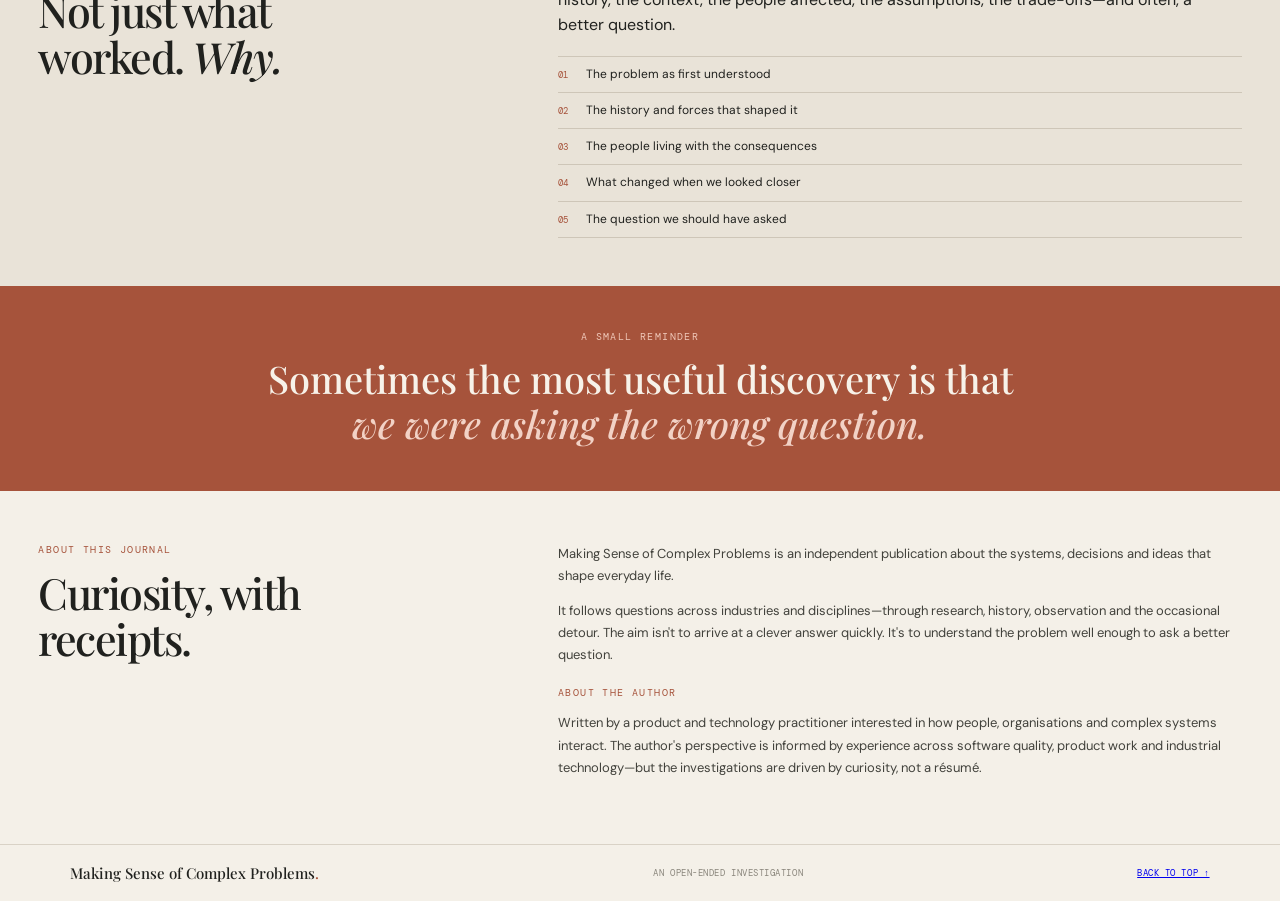
==== commit 18e5fd3c: "Refresh stylesheet for layout and background fix" ====
--- a/index.html
+++ b/index.html
@@ -5,7 +5,7 @@
 <meta name="description" content="An independent journal exploring how problems are framed, how systems evolve, and what we discover when we look beyond the obvious answer.">
 <meta name="theme-color" content="#f4f0e8"><title>Making Sense of Complex Problems</title>
 <link rel="preconnect" href="https://fonts.googleapis.com"><link rel="preconnect" href="https://fonts.gstatic.com" crossorigin>
-<link href="https://fonts.googleapis.com/css2?family=DM+Mono:wght@400;500&family=DM+Sans:wght@400;500;600;700&family=Playfair+Display:ital,wght@0,500;0,600;0,700;1,500&display=swap" rel="stylesheet"><link rel="stylesheet" href="styles.css?v=quiet-ink">
+<link href="https://fonts.googleapis.com/css2?family=DM+Mono:wght@400;500&family=DM+Sans:wght@400;500;600;700&family=Playfair+Display:ital,wght@0,500;0,600;0,700;1,500&display=swap" rel="stylesheet"><link rel="stylesheet" href="styles.css?v=paper-about-align">
 </head>
 <body>
 <div class="topline"><span>INDEPENDENT JOURNAL</span><span>IDEAS · SYSTEMS · HUMAN CONSEQUENCES</span></div>
--- a/styles.css
+++ b/styles.css
@@ -115,3 +115,46 @@
 .feature-art,.note-card{background-color:#e6dfd2}
 .intro-copy,.section-lead,.feature-copy p:not(.eyebrow),.note-card p:not(.eyebrow),.about>div:nth-child(2),.article p,.article li{color:#42423c}
 .index,.topline{color:#65645d}
+
+/* Keep About aligned with the main editorial section gutter. */
+.about{
+  padding-left:6.5%;
+  padding-right:6.5%;
+  grid-template-columns:minmax(220px,.8fr) minmax(0,1.2fr);
+  gap:clamp(32px,6vw,88px);
+  align-items:start;
+}
+.about>div:nth-child(2){max-width:660px}
+@media(max-width:760px){
+  .about{padding-left:8%;padding-right:8%;grid-template-columns:1fr;gap:24px}
+}
+
+
+/* Restore a very restrained notebook-paper backdrop. */
+body{
+  background-color:#f4f0e8;
+  background-image:
+    radial-gradient(circle at 12% 18%, transparent 0 34px, rgba(115,108,94,.10) 35px 36px, transparent 37px 52px, rgba(115,108,94,.07) 53px 54px, transparent 55px),
+    linear-gradient(90deg, rgba(115,108,94,.035) 1px, transparent 1px),
+    linear-gradient(rgba(115,108,94,.035) 1px, transparent 1px);
+  background-size:280px 280px,32px 32px,32px 32px;
+  background-position:left 30px top 20px,center center,center center;
+  background-attachment:fixed;
+}
+@media(max-width:760px){
+  body{background-size:220px 220px,26px 26px,26px 26px;background-attachment:scroll}
+}
+
+/* Match About's horizontal gutter to the sections above it. */
+.about{
+  padding-left:clamp(24px,3vw,48px);
+  padding-right:clamp(24px,3vw,48px);
+  grid-template-columns:minmax(0,.8fr) minmax(0,1.2fr);
+  gap:clamp(28px,5vw,68px);
+  align-items:start;
+}
+.about>div{min-width:0}
+.about>div:nth-child(2){max-width:720px}
+@media(max-width:760px){
+  .about{padding-left:8%;padding-right:8%;grid-template-columns:1fr;gap:24px}
+}
